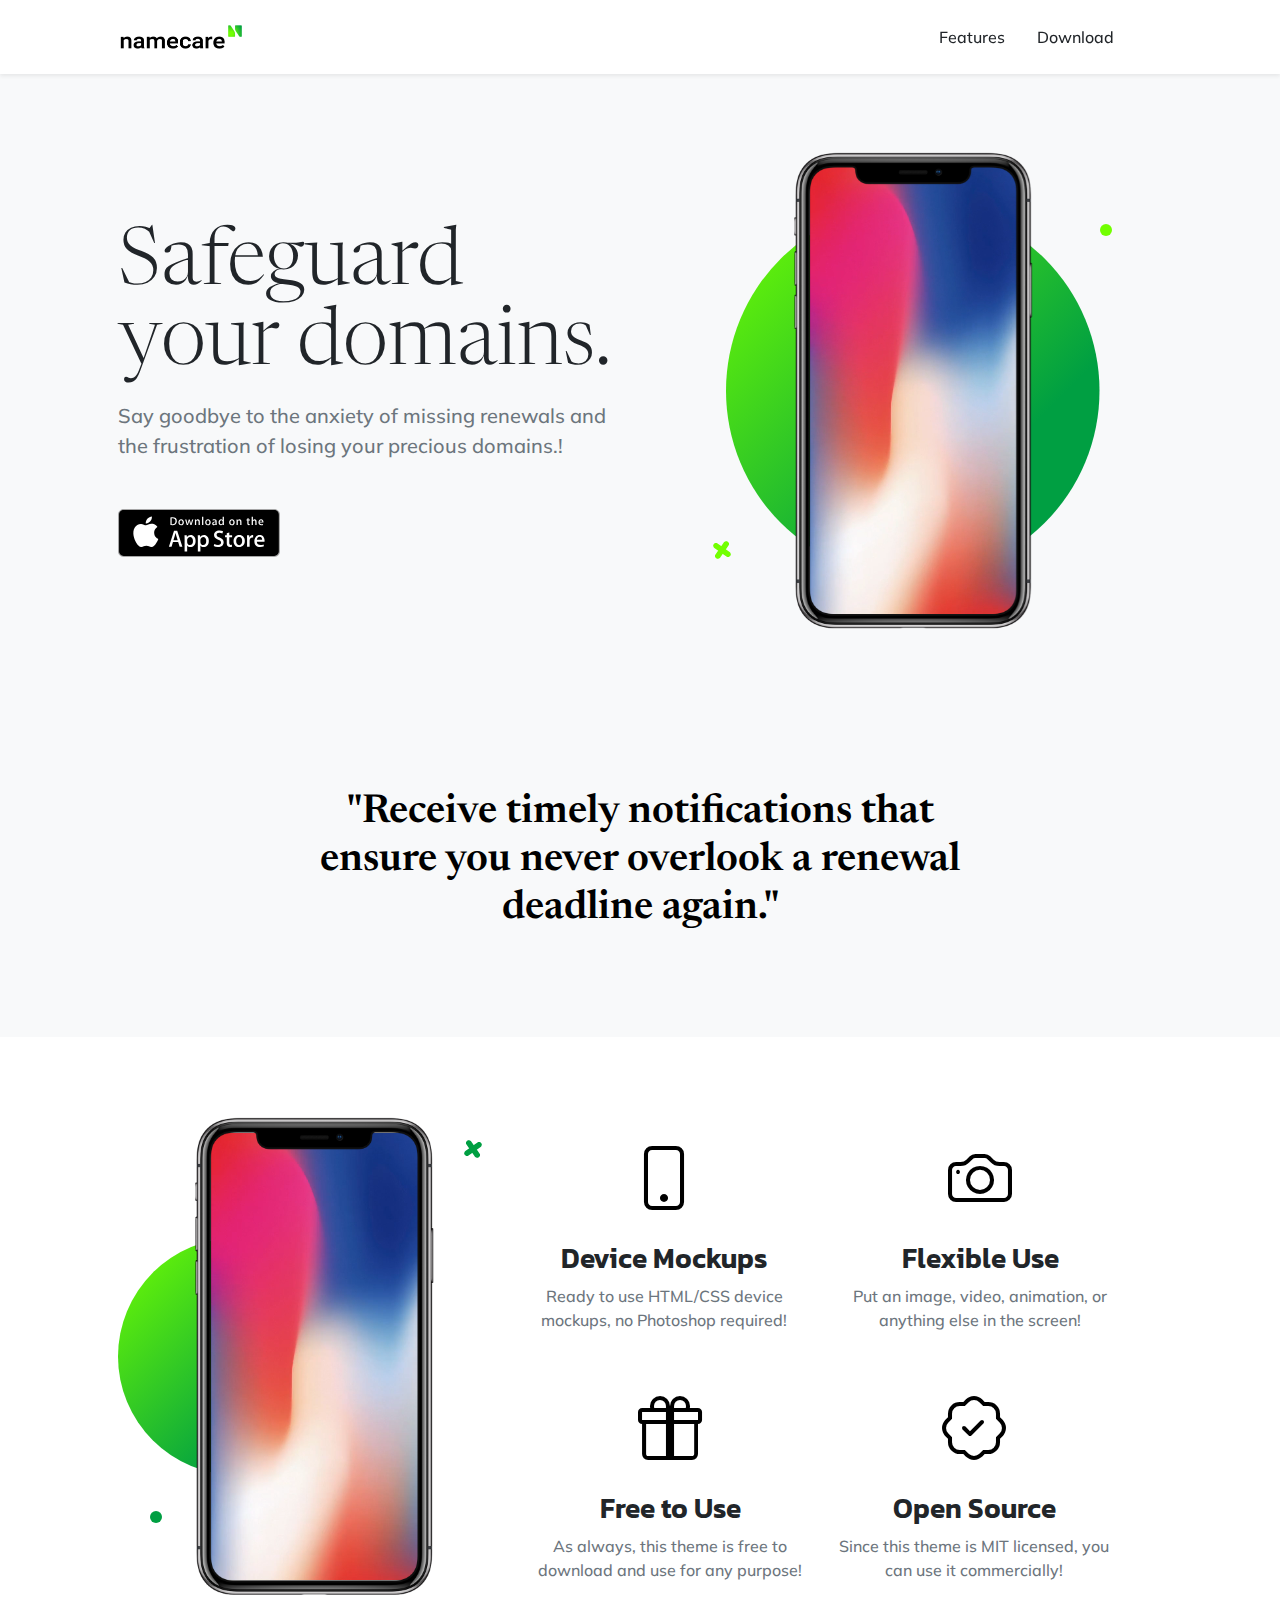
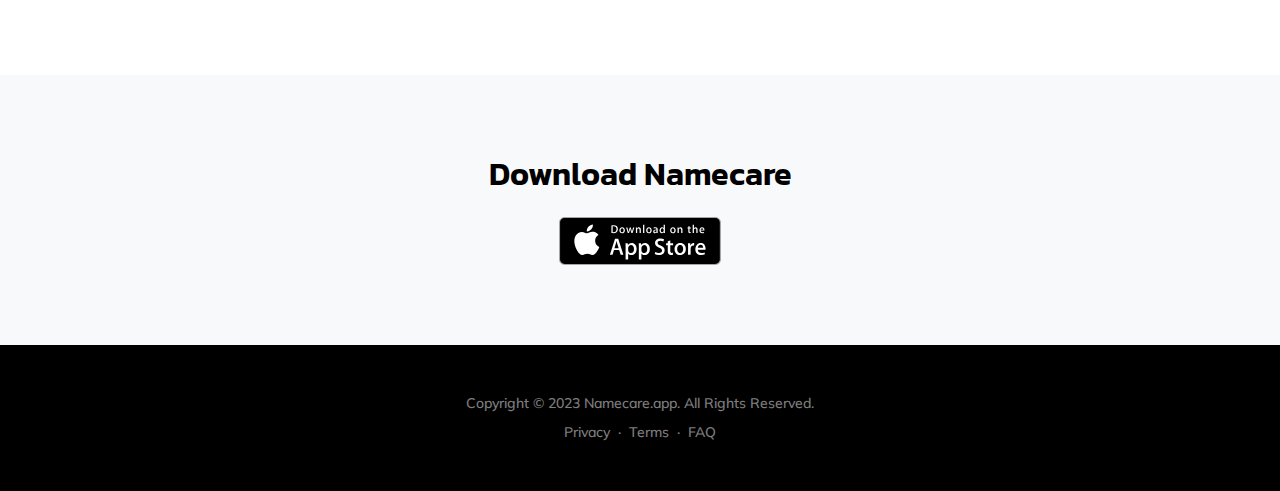
==== index.html @ 2fc15347 "feat: Simple static proguct page" ====
<!DOCTYPE html>
<html lang="en">
    <head>
        <meta charset="utf-8" />
        <meta name="viewport" content="width=device-width, initial-scale=1, shrink-to-fit=no" />
        <meta name="description" content="" />
        <meta name="author" content="" />
        <title>New Age - Start Bootstrap Theme</title>
        <link rel="icon" type="image/x-icon" href="assets/favicon.ico" />
        <!-- Bootstrap icons-->
        <link href="https://cdn.jsdelivr.net/npm/bootstrap-icons@1.5.0/font/bootstrap-icons.css" rel="stylesheet" />
        <!-- Google fonts-->
        <link rel="preconnect" href="https://fonts.gstatic.com" />
        <link href="https://fonts.googleapis.com/css2?family=Newsreader:ital,wght@0,600;1,600&amp;display=swap" rel="stylesheet" />
        <link href="https://fonts.googleapis.com/css2?family=Mulish:ital,wght@0,300;0,500;0,600;0,700;1,300;1,500;1,600;1,700&amp;display=swap" rel="stylesheet" />
        <link href="https://fonts.googleapis.com/css2?family=Kanit:ital,wght@0,400;1,400&amp;display=swap" rel="stylesheet" />
        <!-- Core theme CSS (includes Bootstrap)-->
        <link href="css/styles.css" rel="stylesheet" />

        <style>
            .logo-link {
                display: inline-block;
            }
            .logo-img {
                max-width: 100%;
                height: 30px;
                /* Add additional styling here */
            }
        </style>
    </head>
    <body id="page-top">
        <!-- Navigation-->
        <nav class="navbar navbar-expand-lg navbar-light fixed-top shadow-sm" id="mainNav">
            <div class="container px-5">
                <a class="navbar-brand fw-bold" href="#page-top" class="logo-link">
                    <img src="assets/img/logo.png" srcset="assets/img/logo.png 1x, assets/img/logo@2x.png 2x" alt="Logo" class="logo-img">
                </a>
                <button class="navbar-toggler" type="button" data-bs-toggle="collapse" data-bs-target="#navbarResponsive" aria-controls="navbarResponsive" aria-expanded="false" aria-label="Toggle navigation">
                    Menu
                    <i class="bi-list"></i>
                </button>
                <div class="collapse navbar-collapse" id="navbarResponsive">
                    <ul class="navbar-nav ms-auto me-4 my-3 my-lg-0">
                        <li class="nav-item"><a class="nav-link me-lg-3" href="#features">Features</a></li>
                        <li class="nav-item"><a class="nav-link me-lg-3" href="#download">Download</a></li>
                    </ul>
                </div>
            </div>
        </nav>
        <!-- Mashead header-->
        <header class="masthead">
            <div class="container px-5">
                <div class="row gx-5 align-items-center">
                    <div class="col-lg-6">
                        <!-- Mashead text and app badges-->
                        <div class="mb-5 mb-lg-0 text-center text-lg-start">
                            <h1 class="display-1 lh-1 mb-3">Safeguard your domains.</h1>
                            <p class="lead fw-normal text-muted mb-5">Say goodbye to the anxiety of missing renewals and the frustration of losing your precious domains.!</p>
                            <div class="d-flex flex-column flex-lg-row align-items-center">
<!--                                <a class="me-lg-3 mb-4 mb-lg-0" href="#!"><img class="app-badge" src="assets/img/google-play-badge.svg" alt="..." /></a>-->
                                <a href="https://apps.apple.com/us/app/namecare/id1578773551"><img class="app-badge" src="assets/img/app-store-badge.svg" alt="https://apps.apple.com/us/app/namecare/id1578773551" /></a>
                            </div>
                        </div>
                    </div>
                    <div class="col-lg-6">
                        <!-- Masthead device mockup feature-->
                        <div class="masthead-device-mockup">
                            <svg class="circle" viewBox="0 0 100 100" xmlns="http://www.w3.org/2000/svg">
                                <defs>
                                    <linearGradient id="circleGradient" gradientTransform="rotate(45)">
                                        <stop class="gradient-start-color" offset="0%"></stop>
                                        <stop class="gradient-end-color" offset="100%"></stop>
                                    </linearGradient>
                                </defs>
                                <circle cx="50" cy="50" r="50"></circle></svg
                            ><svg class="shape-1 d-none d-sm-block" viewBox="0 0 240.83 240.83" xmlns="http://www.w3.org/2000/svg">
                                <rect x="-32.54" y="78.39" width="305.92" height="84.05" rx="42.03" transform="translate(120.42 -49.88) rotate(45)"></rect>
                                <rect x="-32.54" y="78.39" width="305.92" height="84.05" rx="42.03" transform="translate(-49.88 120.42) rotate(-45)"></rect></svg
                            ><svg class="shape-2 d-none d-sm-block" viewBox="0 0 100 100" xmlns="http://www.w3.org/2000/svg"><circle cx="50" cy="50" r="50"></circle></svg>
                            <div class="device-wrapper">
                                <div class="device" data-device="iPhoneX" data-orientation="portrait" data-color="black">
                                    <div class="screen bg-black">
                                        <!-- PUT CONTENTS HERE:-->
                                        <!-- * * This can be a video, image, or just about anything else.-->
                                        <!-- * * Set the max width of your media to 100% and the height to-->
                                        <!-- * * 100% like the demo example below.-->
                                        <video muted="muted" autoplay="" loop="" style="max-width: 100%; height: 100%"><source src="assets/img/demo-screen.mp4" type="video/mp4" /></video>
                                    </div>
                                </div>
                            </div>
                        </div>
                    </div>
                </div>
            </div>
        </header>
        <!-- Quote/testimonial aside-->
        <aside class="text-center bg-gradient-primary-to-secondary">
            <div class="container px-5">
                <div class="row gx-5 justify-content-center">
                    <div class="col-xl-8">
                        <div class="h2 fs-1 text-black mb-4">"Receive timely notifications that ensure you never overlook a renewal deadline again."</div>
                    </div>
                </div>
            </div>
        </aside>
        <!-- App features section-->
        <section id="features">
            <div class="container px-5">
                <div class="row gx-5 align-items-center">
                    <div class="col-lg-8 order-lg-1 mb-5 mb-lg-0">
                        <div class="container-fluid px-5">
                            <div class="row gx-5">
                                <div class="col-md-6 mb-5">
                                    <!-- Feature item-->
                                    <div class="text-center">
                                        <i class="bi-phone icon-feature text-gradient d-block mb-3"></i>
                                        <h3 class="font-alt">Device Mockups</h3>
                                        <p class="text-muted mb-0">Ready to use HTML/CSS device mockups, no Photoshop required!</p>
                                    </div>
                                </div>
                                <div class="col-md-6 mb-5">
                                    <!-- Feature item-->
                                    <div class="text-center">
                                        <i class="bi-camera icon-feature text-gradient d-block mb-3"></i>
                                        <h3 class="font-alt">Flexible Use</h3>
                                        <p class="text-muted mb-0">Put an image, video, animation, or anything else in the screen!</p>
                                    </div>
                                </div>
                            </div>
                            <div class="row">
                                <div class="col-md-6 mb-5 mb-md-0">
                                    <!-- Feature item-->
                                    <div class="text-center">
                                        <i class="bi-gift icon-feature text-gradient d-block mb-3"></i>
                                        <h3 class="font-alt">Free to Use</h3>
                                        <p class="text-muted mb-0">As always, this theme is free to download and use for any purpose!</p>
                                    </div>
                                </div>
                                <div class="col-md-6">
                                    <!-- Feature item-->
                                    <div class="text-center">
                                        <i class="bi-patch-check icon-feature text-gradient d-block mb-3"></i>
                                        <h3 class="font-alt">Open Source</h3>
                                        <p class="text-muted mb-0">Since this theme is MIT licensed, you can use it commercially!</p>
                                    </div>
                                </div>
                            </div>
                        </div>
                    </div>
                    <div class="col-lg-4 order-lg-0">
                        <!-- Features section device mockup-->
                        <div class="features-device-mockup">
                            <svg class="circle" viewBox="0 0 100 100" xmlns="http://www.w3.org/2000/svg">
                                <defs>
                                    <linearGradient id="circleGradient" gradientTransform="rotate(45)">
                                        <stop class="gradient-start-color" offset="0%"></stop>
                                        <stop class="gradient-end-color" offset="100%"></stop>
                                    </linearGradient>
                                </defs>
                                <circle cx="50" cy="50" r="50"></circle></svg
                            ><svg class="shape-1 d-none d-sm-block" viewBox="0 0 240.83 240.83" xmlns="http://www.w3.org/2000/svg">
                                <rect x="-32.54" y="78.39" width="305.92" height="84.05" rx="42.03" transform="translate(120.42 -49.88) rotate(45)"></rect>
                                <rect x="-32.54" y="78.39" width="305.92" height="84.05" rx="42.03" transform="translate(-49.88 120.42) rotate(-45)"></rect></svg
                            ><svg class="shape-2 d-none d-sm-block" viewBox="0 0 100 100" xmlns="http://www.w3.org/2000/svg"><circle cx="50" cy="50" r="50"></circle></svg>
                            <div class="device-wrapper">
                                <div class="device" data-device="iPhoneX" data-orientation="portrait" data-color="black">
                                    <div class="screen bg-black">
                                        <!-- PUT CONTENTS HERE:-->
                                        <!-- * * This can be a video, image, or just about anything else.-->
                                        <!-- * * Set the max width of your media to 100% and the height to-->
                                        <!-- * * 100% like the demo example below.-->
                                        <video muted="muted" autoplay="" loop="" style="max-width: 100%; height: 100%"><source src="assets/img/demo-screen.mp4" type="video/mp4" /></video>
                                    </div>
                                </div>
                            </div>
                        </div>
                    </div>
                </div>
            </div>
        </section>
        <!-- App badge section-->
        <section class="bg-gradient-primary-to-secondary" id="download">
            <div class="container px-5">
                <h2 class="text-center text-black font-alt mb-4">Download Namecare</h2>
                <div class="d-flex flex-column flex-lg-row align-items-center justify-content-center">
<!--                    <a class="me-lg-3 mb-4 mb-lg-0" href="#!"><img class="app-badge" src="assets/img/google-play-badge.svg" alt="..." /></a>-->
                    <a href="https://apps.apple.com/us/app/namecare/id1578773551"><img class="app-badge" src="assets/img/app-store-badge.svg" alt="https://apps.apple.com/us/app/namecare/id1578773551" /></a>
                </div>
            </div>
        </section>
        <!-- Footer-->
        <footer class="bg-black text-center py-5">
            <div class="container px-5">
                <div class="text-white-50 small">
                    <div class="mb-2">Copyright © 2023 Namecare.app. All Rights Reserved.</div>
                    <a href="https://namecare.app/privacy.html">Privacy</a>
                    <span class="mx-1">&middot;</span>
                    <a href="https://namecare.app/tos.html">Terms</a>
                    <span class="mx-1">&middot;</span>
                    <a href="https://namecare.app/faq.html">FAQ</a>
                </div>
            </div>
        </footer>
        <!-- Bootstrap core JS-->
        <script src="https://cdn.jsdelivr.net/npm/bootstrap@5.2.3/dist/js/bootstrap.bundle.min.js"></script>
        <!-- Core theme JS-->
        <script src="js/scripts.js"></script>
    </body>
</html>
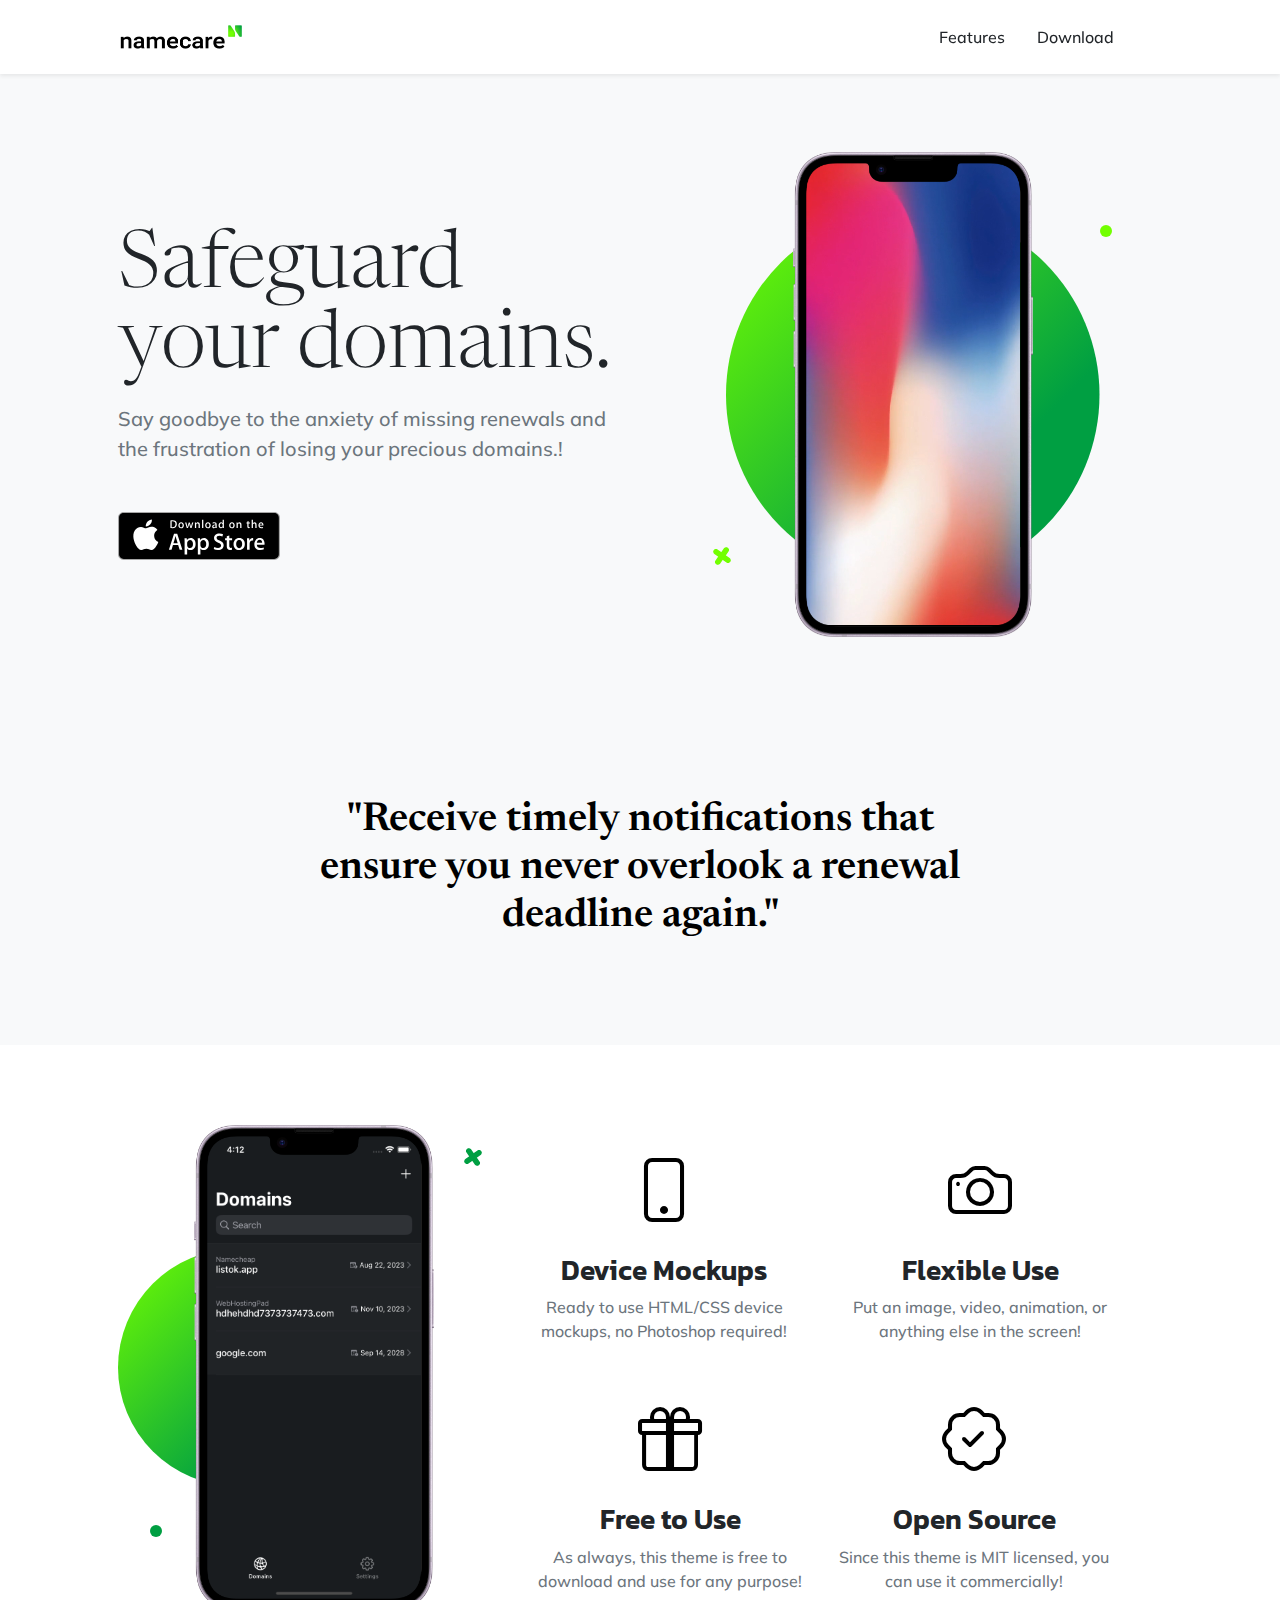
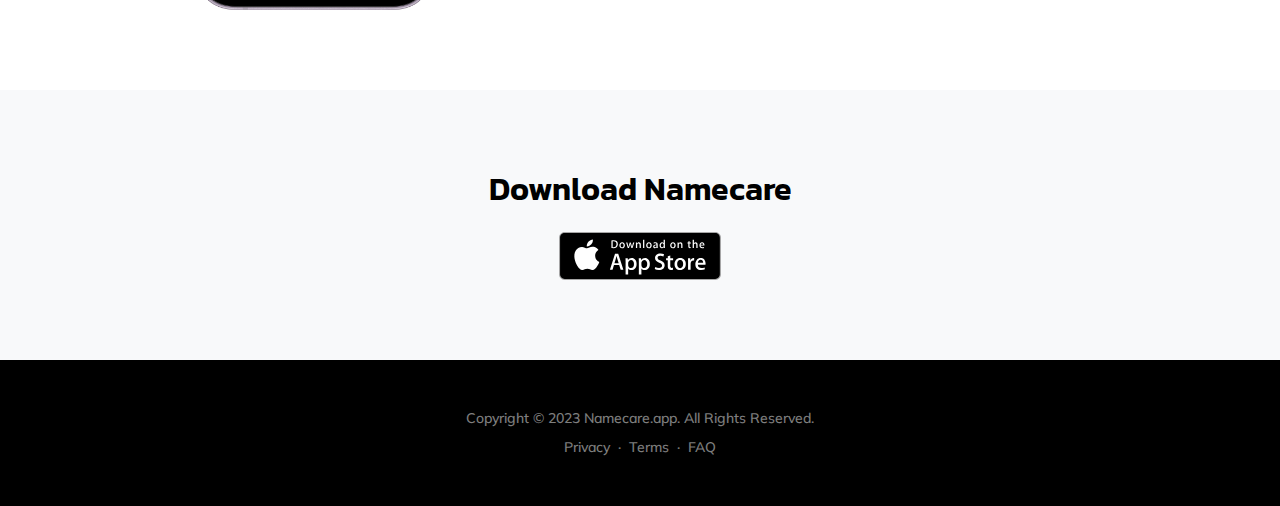
==== commit f710c753: "chore: Privacy policy" ====
--- a/index.html
+++ b/index.html
@@ -5,7 +5,7 @@
         <meta name="viewport" content="width=device-width, initial-scale=1, shrink-to-fit=no" />
         <meta name="description" content="" />
         <meta name="author" content="" />
-        <title>New Age - Start Bootstrap Theme</title>
+        <title>Namecare</title>
         <link rel="icon" type="image/x-icon" href="assets/favicon.ico" />
         <!-- Bootstrap icons-->
         <link href="https://cdn.jsdelivr.net/npm/bootstrap-icons@1.5.0/font/bootstrap-icons.css" rel="stylesheet" />
@@ -78,7 +78,7 @@
                                 <rect x="-32.54" y="78.39" width="305.92" height="84.05" rx="42.03" transform="translate(-49.88 120.42) rotate(-45)"></rect></svg
                             ><svg class="shape-2 d-none d-sm-block" viewBox="0 0 100 100" xmlns="http://www.w3.org/2000/svg"><circle cx="50" cy="50" r="50"></circle></svg>
                             <div class="device-wrapper">
-                                <div class="device" data-device="iPhoneX" data-orientation="portrait" data-color="black">
+                                <div class="device" data-device="iPhone14" data-orientation="portrait" data-color="black">
                                     <div class="screen bg-black">
                                         <!-- PUT CONTENTS HERE:-->
                                         <!-- * * This can be a video, image, or just about anything else.-->
@@ -163,13 +163,14 @@
                                 <rect x="-32.54" y="78.39" width="305.92" height="84.05" rx="42.03" transform="translate(-49.88 120.42) rotate(-45)"></rect></svg
                             ><svg class="shape-2 d-none d-sm-block" viewBox="0 0 100 100" xmlns="http://www.w3.org/2000/svg"><circle cx="50" cy="50" r="50"></circle></svg>
                             <div class="device-wrapper">
-                                <div class="device" data-device="iPhoneX" data-orientation="portrait" data-color="black">
+                                <div class="device" data-device="iPhone14" data-orientation="portrait" data-color="black">
                                     <div class="screen bg-black">
                                         <!-- PUT CONTENTS HERE:-->
                                         <!-- * * This can be a video, image, or just about anything else.-->
                                         <!-- * * Set the max width of your media to 100% and the height to-->
                                         <!-- * * 100% like the demo example below.-->
-                                        <video muted="muted" autoplay="" loop="" style="max-width: 100%; height: 100%"><source src="assets/img/demo-screen.mp4" type="video/mp4" /></video>
+                                        <img style="max-width: 100%; height: 100%" src="assets/img/screenshot.png"></img>
+<!--                                        <video muted="muted" autoplay="" loop="" style="max-width: 100%; height: 100%"><source src="assets/img/demo-screen.mp4" type="video/mp4" /></video>-->
                                     </div>
                                 </div>
                             </div>
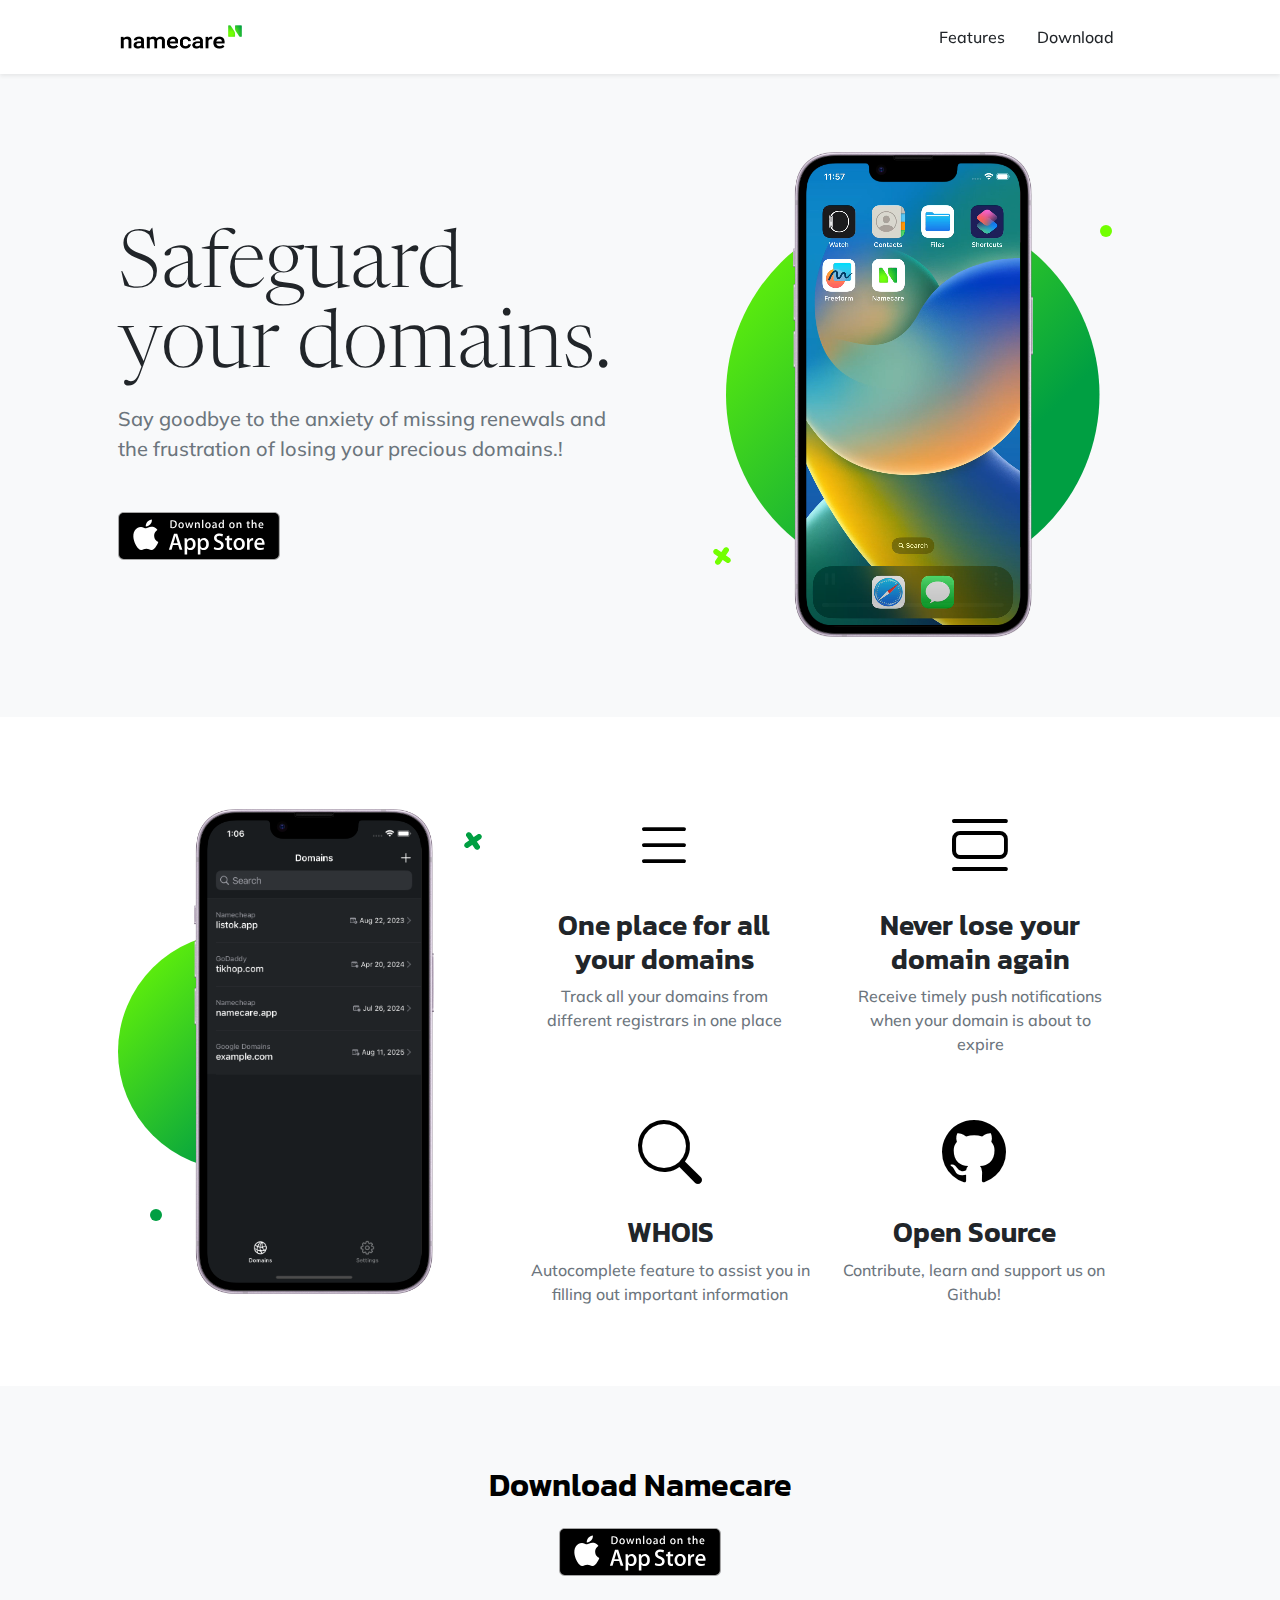
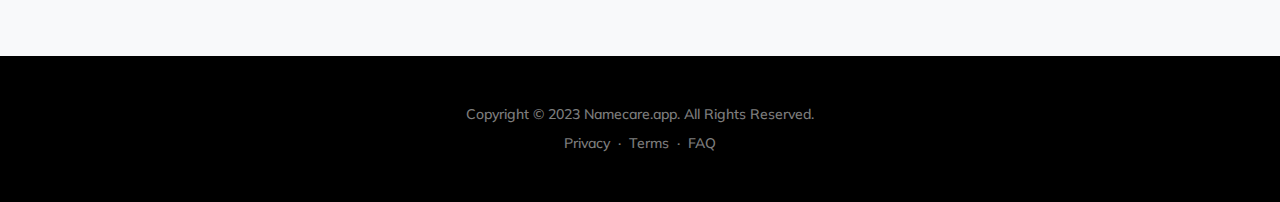
==== commit 7fd09bbf: "feat: Minor website improvements" ====
--- a/index.html
+++ b/index.html
@@ -58,7 +58,7 @@
                             <p class="lead fw-normal text-muted mb-5">Say goodbye to the anxiety of missing renewals and the frustration of losing your precious domains.!</p>
                             <div class="d-flex flex-column flex-lg-row align-items-center">
 <!--                                <a class="me-lg-3 mb-4 mb-lg-0" href="#!"><img class="app-badge" src="assets/img/google-play-badge.svg" alt="..." /></a>-->
-                                <a href="https://apps.apple.com/us/app/namecare/id1578773551"><img class="app-badge" src="assets/img/app-store-badge.svg" alt="https://apps.apple.com/us/app/namecare/id1578773551" /></a>
+                                <a href="https://itunes.apple.com/app/id1578773551"><img class="app-badge" src="assets/img/app-store-badge.svg" alt="https://itunes.apple.com/app/id1578773551" /></a>
                             </div>
                         </div>
                     </div>
@@ -84,7 +84,7 @@
                                         <!-- * * This can be a video, image, or just about anything else.-->
                                         <!-- * * Set the max width of your media to 100% and the height to-->
                                         <!-- * * 100% like the demo example below.-->
-                                        <video muted="muted" autoplay="" loop="" style="max-width: 100%; height: 100%"><source src="assets/img/demo-screen.mp4" type="video/mp4" /></video>
+                                        <video controls loop muted="muted" autoplay="" loop="" style="max-width: 100%; height: 100%"><source src="assets/img/demo-screen.mp4" type="video/mp4" /></video>
                                     </div>
                                 </div>
                             </div>
@@ -94,15 +94,15 @@
             </div>
         </header>
         <!-- Quote/testimonial aside-->
-        <aside class="text-center bg-gradient-primary-to-secondary">
-            <div class="container px-5">
-                <div class="row gx-5 justify-content-center">
-                    <div class="col-xl-8">
-                        <div class="h2 fs-1 text-black mb-4">"Receive timely notifications that ensure you never overlook a renewal deadline again."</div>
-                    </div>
-                </div>
-            </div>
-        </aside>
+<!--        <aside class="text-center bg-gradient-primary-to-secondary">-->
+<!--            <div class="container px-5">-->
+<!--                <div class="row gx-5 justify-content-center">-->
+<!--                    <div class="col-xl-8">-->
+<!--                        <div class="h2 fs-1 text-black mb-4">"Receive timely notifications that ensure you never overlook a renewal deadline again."</div>-->
+<!--                    </div>-->
+<!--                </div>-->
+<!--            </div>-->
+<!--        </aside>-->
         <!-- App features section-->
         <section id="features">
             <div class="container px-5">
@@ -113,17 +113,18 @@
                                 <div class="col-md-6 mb-5">
                                     <!-- Feature item-->
                                     <div class="text-center">
-                                        <i class="bi-phone icon-feature text-gradient d-block mb-3"></i>
-                                        <h3 class="font-alt">Device Mockups</h3>
-                                        <p class="text-muted mb-0">Ready to use HTML/CSS device mockups, no Photoshop required!</p>
+                                        <i class="bi bi-list icon-feature text-gradient d-block mb-3"></i>
+                                        <h3 class="font-alt">One place for all your domains</h3>
+                                        <p class="text-muted mb-0">Track all your domains from different registrars in one place
+                                            </p>
                                     </div>
                                 </div>
                                 <div class="col-md-6 mb-5">
                                     <!-- Feature item-->
                                     <div class="text-center">
-                                        <i class="bi-camera icon-feature text-gradient d-block mb-3"></i>
-                                        <h3 class="font-alt">Flexible Use</h3>
-                                        <p class="text-muted mb-0">Put an image, video, animation, or anything else in the screen!</p>
+                                        <i class="bi bi-view-list icon-feature text-gradient d-block mb-3"></i>
+                                        <h3 class="font-alt">Never lose your domain again</h3>
+                                        <p class="text-muted mb-0">Receive timely push notifications when your domain is about to expire</p>
                                     </div>
                                 </div>
                             </div>
@@ -131,17 +132,17 @@
                                 <div class="col-md-6 mb-5 mb-md-0">
                                     <!-- Feature item-->
                                     <div class="text-center">
-                                        <i class="bi-gift icon-feature text-gradient d-block mb-3"></i>
-                                        <h3 class="font-alt">Free to Use</h3>
-                                        <p class="text-muted mb-0">As always, this theme is free to download and use for any purpose!</p>
+                                        <i class="bi bi-search icon-feature text-gradient d-block mb-3"></i>
+                                        <h3 class="font-alt">WHOIS</h3>
+                                        <p class="text-muted mb-0">Autocomplete feature to assist you in filling out important information</p>
                                     </div>
                                 </div>
                                 <div class="col-md-6">
                                     <!-- Feature item-->
                                     <div class="text-center">
-                                        <i class="bi-patch-check icon-feature text-gradient d-block mb-3"></i>
+                                        <i class="bi-github icon-feature text-gradient d-block mb-3"></i>
                                         <h3 class="font-alt">Open Source</h3>
-                                        <p class="text-muted mb-0">Since this theme is MIT licensed, you can use it commercially!</p>
+                                        <p class="text-muted mb-0">Contribute, learn and support us on Github!</p>
                                     </div>
                                 </div>
                             </div>
@@ -185,7 +186,7 @@
                 <h2 class="text-center text-black font-alt mb-4">Download Namecare</h2>
                 <div class="d-flex flex-column flex-lg-row align-items-center justify-content-center">
 <!--                    <a class="me-lg-3 mb-4 mb-lg-0" href="#!"><img class="app-badge" src="assets/img/google-play-badge.svg" alt="..." /></a>-->
-                    <a href="https://apps.apple.com/us/app/namecare/id1578773551"><img class="app-badge" src="assets/img/app-store-badge.svg" alt="https://apps.apple.com/us/app/namecare/id1578773551" /></a>
+                    <a href="https://itunes.apple.com/app/id1578773551"><img class="app-badge" src="assets/img/app-store-badge.svg" alt="https://itunes.apple.com/app/id1578773551" /></a>
                 </div>
             </div>
         </section>
@@ -202,8 +203,6 @@
                 </div>
             </div>
         </footer>
-        <!-- Bootstrap core JS-->
-        <script src="https://cdn.jsdelivr.net/npm/bootstrap@5.2.3/dist/js/bootstrap.bundle.min.js"></script>
         <!-- Core theme JS-->
         <script src="js/scripts.js"></script>
     </body>
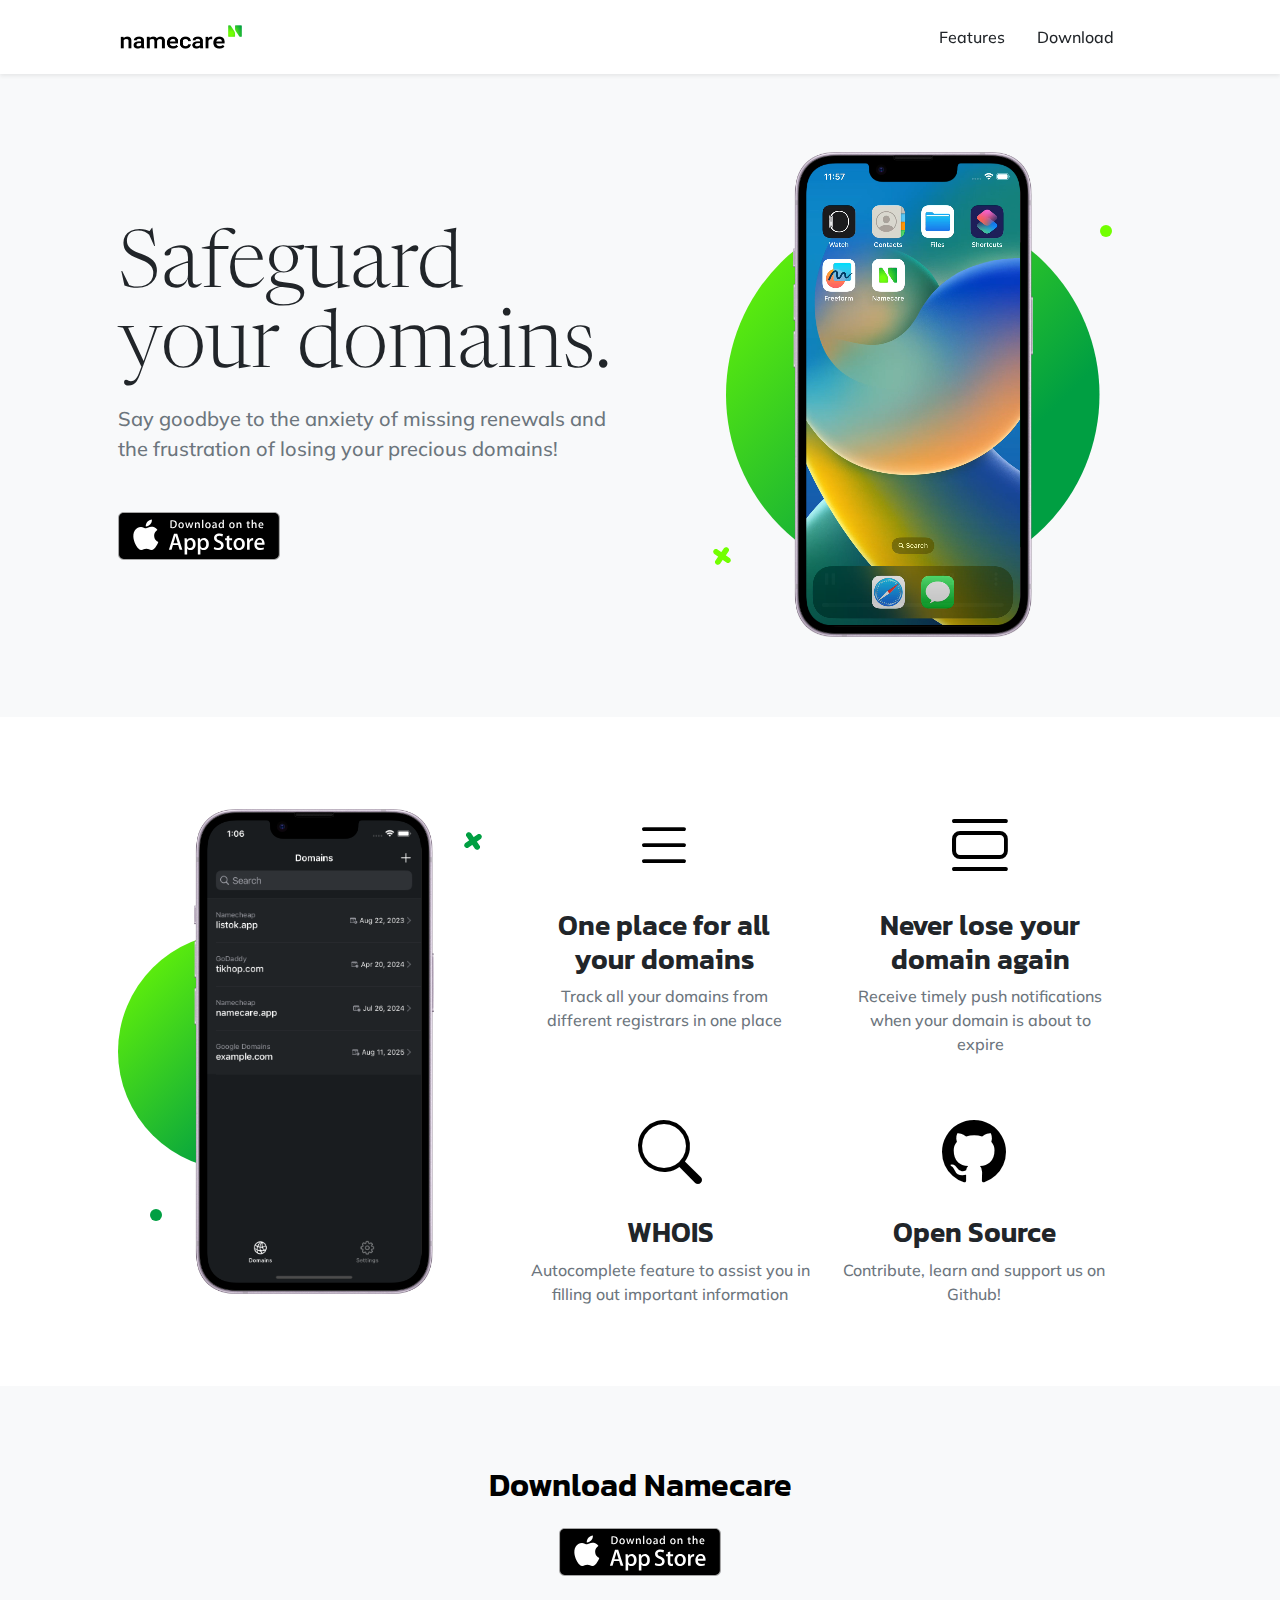
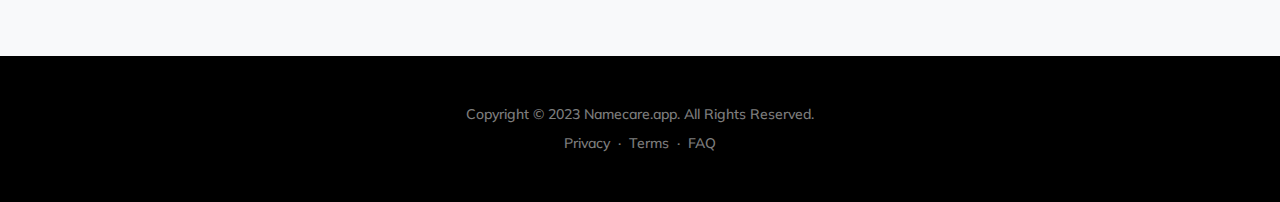
==== commit 7a9a0078: "fixed typos" ====
--- a/index.html
+++ b/index.html
@@ -55,7 +55,7 @@
                         <!-- Mashead text and app badges-->
                         <div class="mb-5 mb-lg-0 text-center text-lg-start">
                             <h1 class="display-1 lh-1 mb-3">Safeguard your domains.</h1>
-                            <p class="lead fw-normal text-muted mb-5">Say goodbye to the anxiety of missing renewals and the frustration of losing your precious domains.!</p>
+                            <p class="lead fw-normal text-muted mb-5">Say goodbye to the anxiety of missing renewals and the frustration of losing your precious domains!</p>
                             <div class="d-flex flex-column flex-lg-row align-items-center">
 <!--                                <a class="me-lg-3 mb-4 mb-lg-0" href="#!"><img class="app-badge" src="assets/img/google-play-badge.svg" alt="..." /></a>-->
                                 <a href="https://itunes.apple.com/app/id1578773551"><img class="app-badge" src="assets/img/app-store-badge.svg" alt="https://itunes.apple.com/app/id1578773551" /></a>
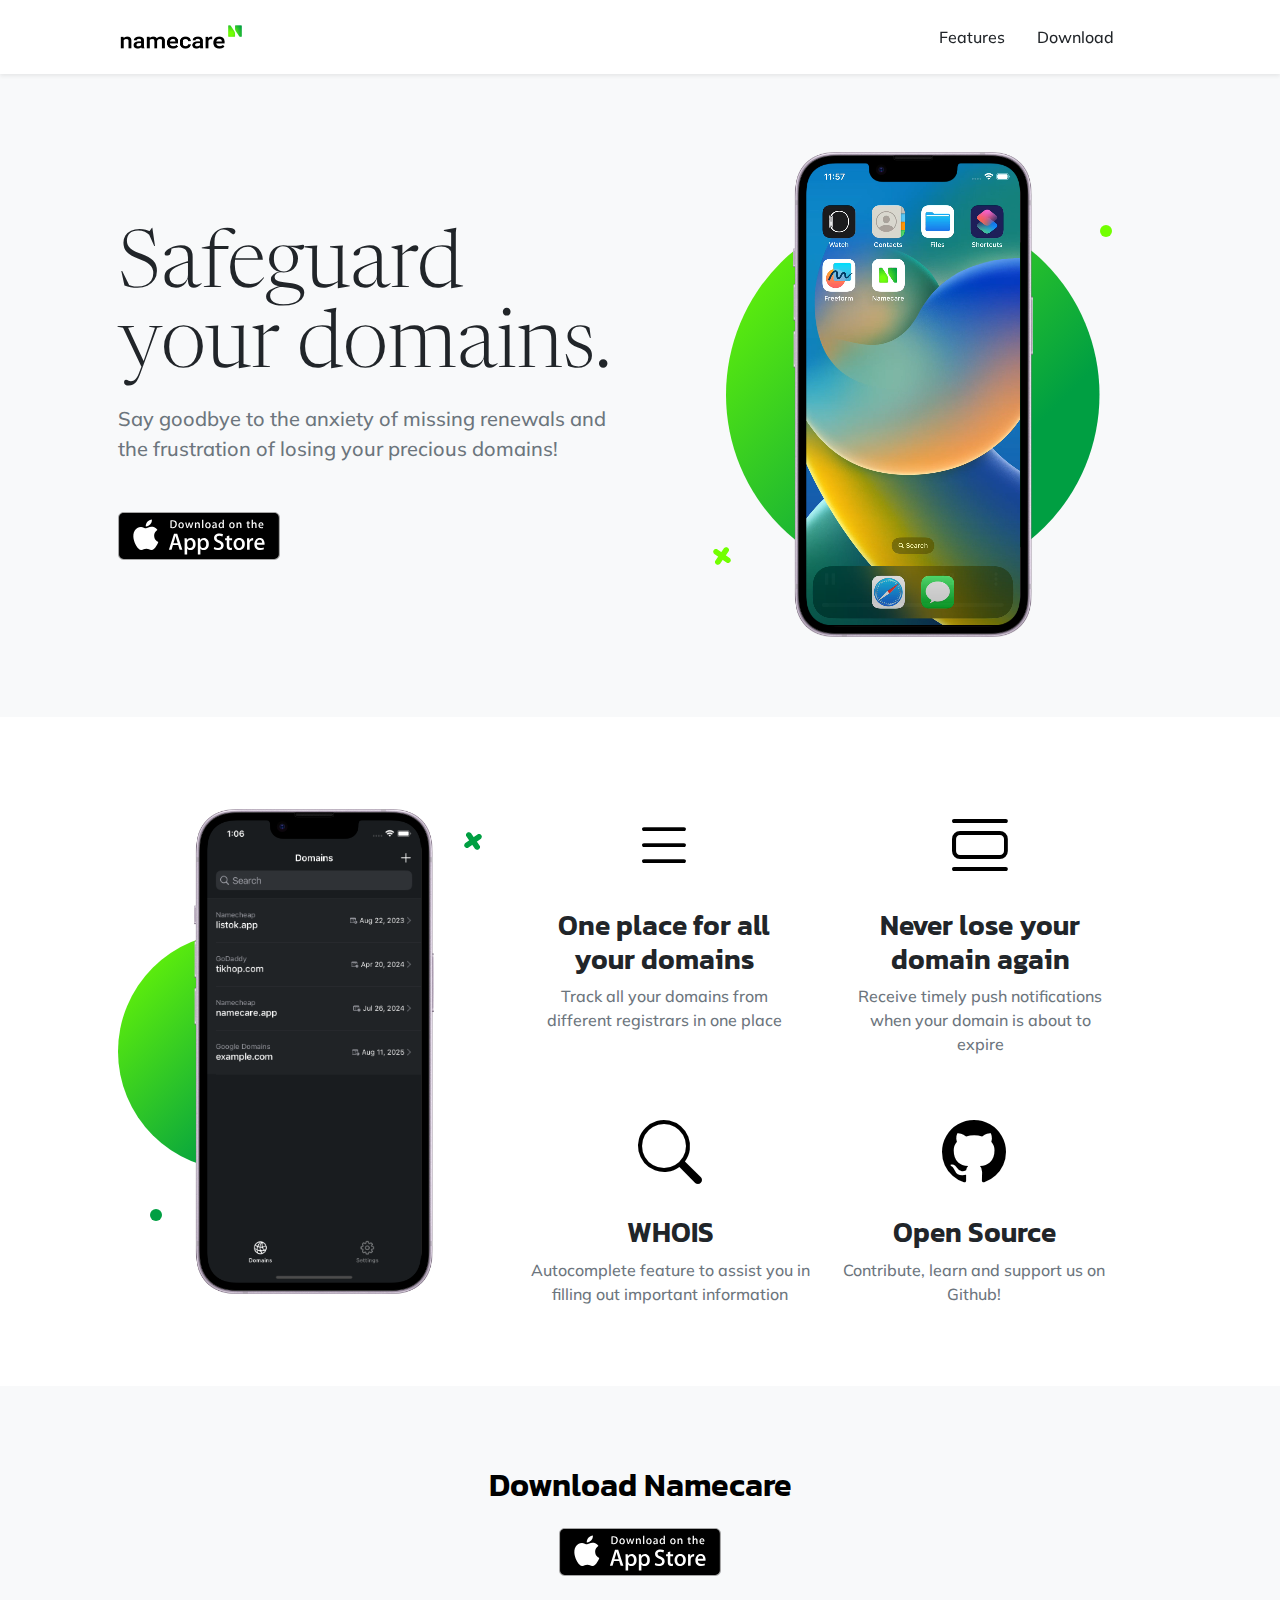
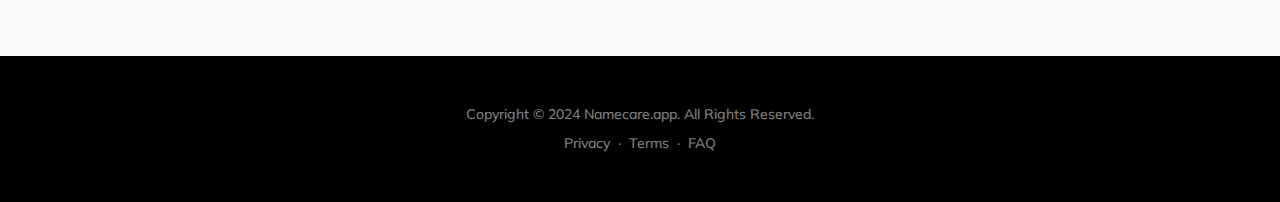
==== commit 7b51df28: "chore: Update copyright year" ====
--- a/index.html
+++ b/index.html
@@ -194,7 +194,7 @@
         <footer class="bg-black text-center py-5">
             <div class="container px-5">
                 <div class="text-white-50 small">
-                    <div class="mb-2">Copyright © 2023 Namecare.app. All Rights Reserved.</div>
+                    <div class="mb-2">Copyright © 2024 Namecare.app. All Rights Reserved.</div>
                     <a href="https://namecare.app/privacy.html">Privacy</a>
                     <span class="mx-1">&middot;</span>
                     <a href="https://namecare.app/tos.html">Terms</a>
